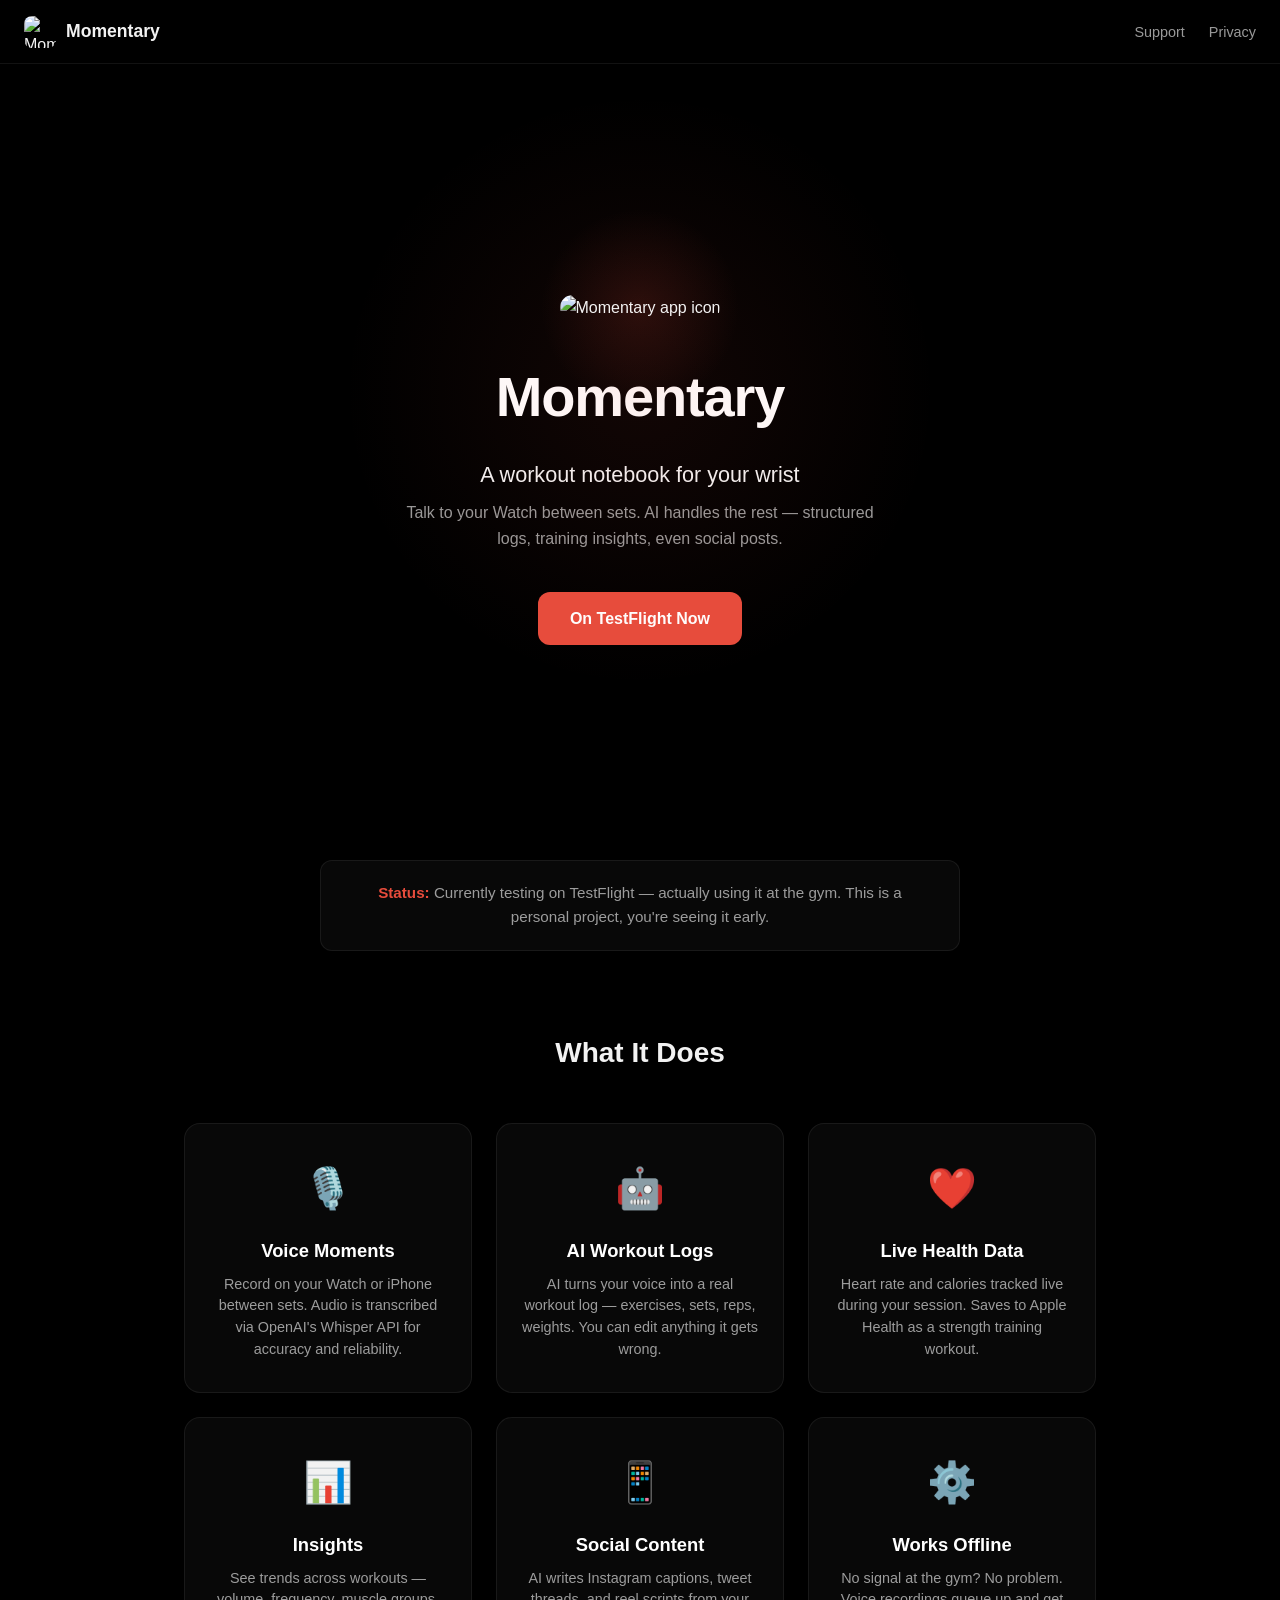
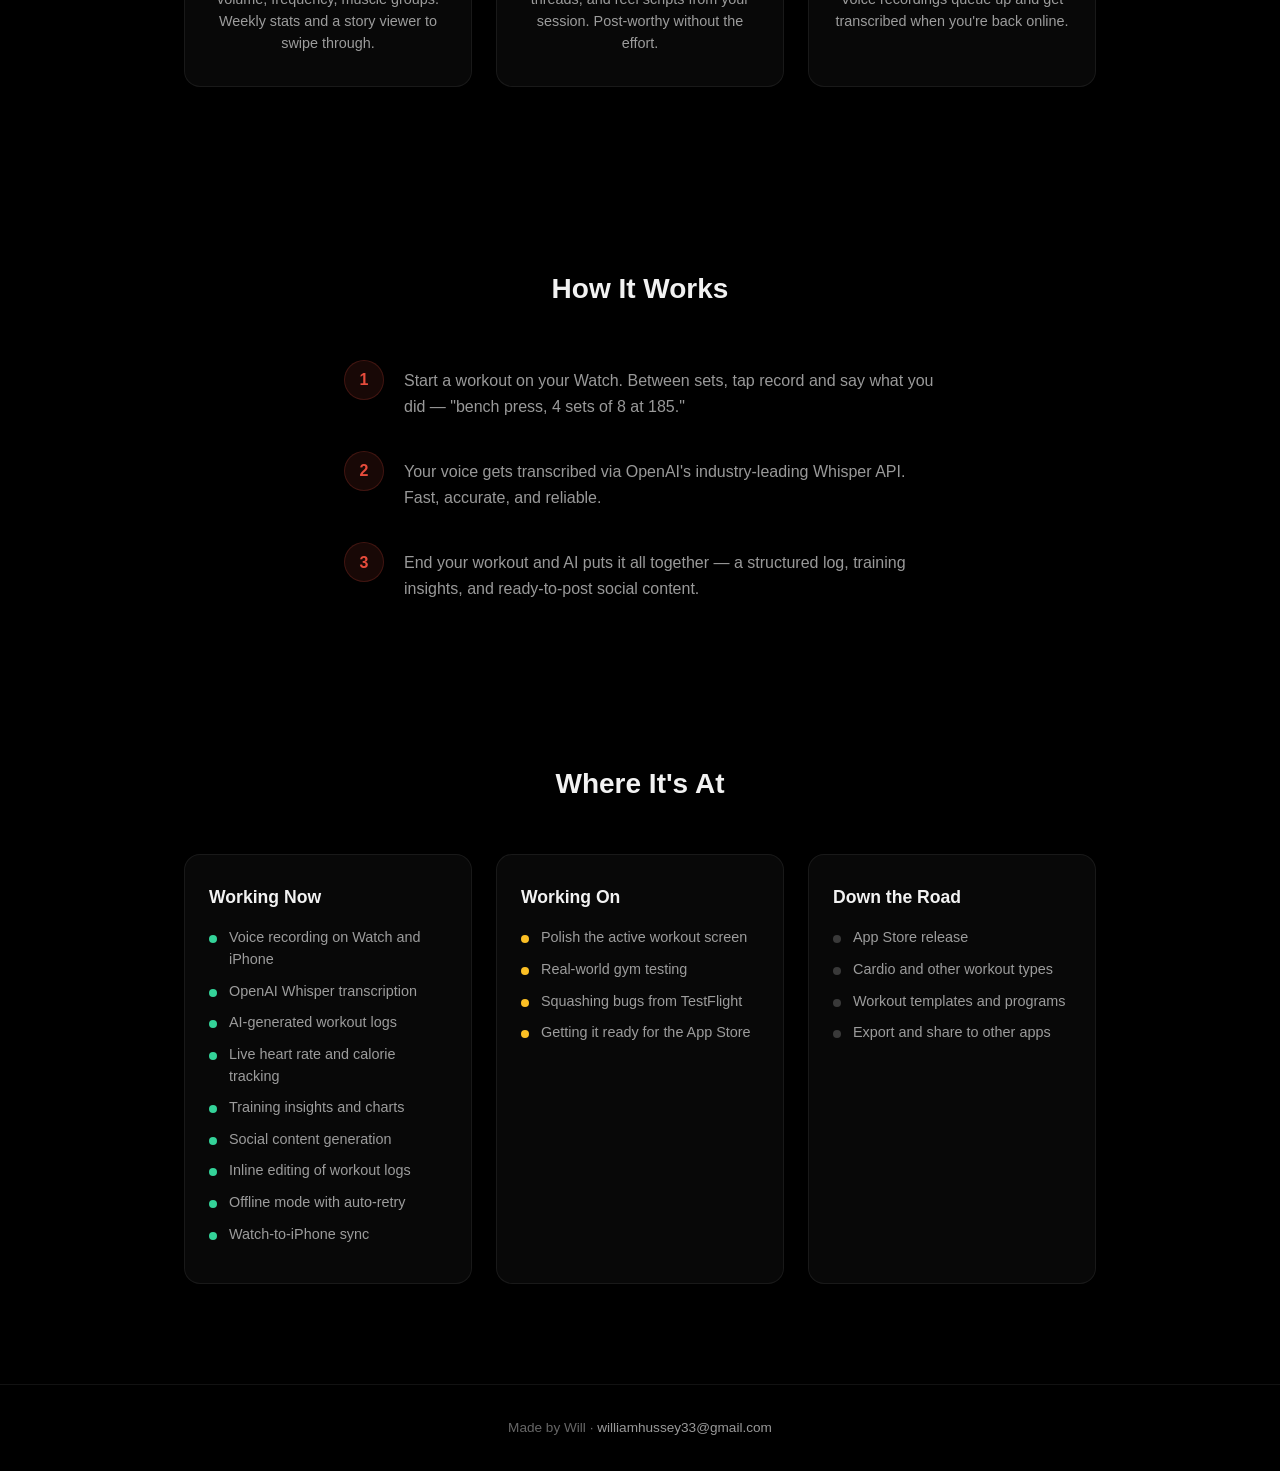
==== index.html @ 14664fcf "Audit: align docs and marketing with actual implementation" ====
<!DOCTYPE html>
<html lang="en">
<head>
  <meta charset="UTF-8">
  <meta name="viewport" content="width=device-width, initial-scale=1.0">
  <title>Momentary - Workout Notebook for Your Wrist</title>
  <meta name="description" content="Record voice moments on your Apple Watch between sets. AI turns them into structured workout logs, insights, and social content.">
  <link rel="icon" href="assets/logo.png" type="image/png">
  <link rel="stylesheet" href="style.css">
</head>
<body>

  <!-- Navbar -->
  <nav class="navbar">
    <a href="index.html" class="nav-brand">
      <img src="assets/logo.png" alt="Momentary logo">
      <span>Momentary</span>
    </a>
    <ul class="nav-links">
      <li><a href="support.html">Support</a></li>
      <li><a href="privacy.html">Privacy</a></li>
    </ul>
  </nav>

  <!-- Hero -->
  <section class="hero">
    <div class="hero-glow"></div>
    <div class="hero-logo-wrapper">
      <div class="hero-logo-glow"></div>
      <img src="assets/logo.png" alt="Momentary app icon" class="hero-logo">
    </div>
    <h1 class="hero-title">Momentary</h1>
    <p class="hero-tagline">A workout notebook for your wrist</p>
    <p class="hero-subtitle">Talk to your Watch between sets. AI handles the rest — structured logs, training insights, even social posts.</p>
    <a href="#gameplan" class="app-store-badge">On TestFlight Now</a>
  </section>

  <!-- Status Banner -->
  <section class="status-banner">
    <strong>Status:</strong> Currently testing on TestFlight — actually using it at the gym. This is a personal project, you're seeing it early.
  </section>

  <!-- Features -->
  <section class="features">
    <h2 class="features-heading">What It Does</h2>
    <div class="features-grid">
      <div class="feature-card">
        <span class="feature-icon">🎙️</span>
        <h3>Voice Moments</h3>
        <p>Record on your Watch or iPhone between sets. Audio is transcribed via OpenAI's Whisper API for accuracy and reliability.</p>
      </div>
      <div class="feature-card">
        <span class="feature-icon">🤖</span>
        <h3>AI Workout Logs</h3>
        <p>AI turns your voice into a real workout log — exercises, sets, reps, weights. You can edit anything it gets wrong.</p>
      </div>
      <div class="feature-card">
        <span class="feature-icon">❤️</span>
        <h3>Live Health Data</h3>
        <p>Heart rate and calories tracked live during your session. Saves to Apple Health as a strength training workout.</p>
      </div>
      <div class="feature-card">
        <span class="feature-icon">📊</span>
        <h3>Insights</h3>
        <p>See trends across workouts — volume, frequency, muscle groups. Weekly stats and a story viewer to swipe through.</p>
      </div>
      <div class="feature-card">
        <span class="feature-icon">📱</span>
        <h3>Social Content</h3>
        <p>AI writes Instagram captions, tweet threads, and reel scripts from your session. Post-worthy without the effort.</p>
      </div>
      <div class="feature-card">
        <span class="feature-icon">⚙️</span>
        <h3>Works Offline</h3>
        <p>No signal at the gym? No problem. Voice recordings queue up and get transcribed when you're back online.</p>
      </div>
    </div>
  </section>

  <!-- How It Works -->
  <section class="how-it-works">
    <h2>How It Works</h2>
    <div class="flow-steps">
      <div class="flow-step">
        <div class="flow-number">1</div>
        <p>Start a workout on your Watch. Between sets, tap record and say what you did — "bench press, 4 sets of 8 at 185."</p>
      </div>
      <div class="flow-step">
        <div class="flow-number">2</div>
        <p>Your voice gets transcribed via OpenAI's industry-leading Whisper API. Fast, accurate, and reliable.</p>
      </div>
      <div class="flow-step">
        <div class="flow-number">3</div>
        <p>End your workout and AI puts it all together — a structured log, training insights, and ready-to-post social content.</p>
      </div>
    </div>
  </section>

  <!-- Gameplan -->
  <section class="gameplan" id="gameplan">
    <h2>Where It's At</h2>
    <div class="gameplan-grid">
      <div class="gameplan-card done">
        <h3>Working Now</h3>
        <ul>
          <li>Voice recording on Watch and iPhone</li>
          <li>OpenAI Whisper transcription</li>
          <li>AI-generated workout logs</li>
          <li>Live heart rate and calorie tracking</li>
          <li>Training insights and charts</li>
          <li>Social content generation</li>
          <li>Inline editing of workout logs</li>
          <li>Offline mode with auto-retry</li>
          <li>Watch-to-iPhone sync</li>
        </ul>
      </div>
      <div class="gameplan-card next">
        <h3>Working On</h3>
        <ul>
          <li>Polish the active workout screen</li>
          <li>Real-world gym testing</li>
          <li>Squashing bugs from TestFlight</li>
          <li>Getting it ready for the App Store</li>
        </ul>
      </div>
      <div class="gameplan-card someday">
        <h3>Down the Road</h3>
        <ul>
          <li>App Store release</li>
          <li>Cardio and other workout types</li>
          <li>Workout templates and programs</li>
          <li>Export and share to other apps</li>
        </ul>
      </div>
    </div>
  </section>

  <!-- Footer -->
  <footer class="footer">
    <p>Made by Will · <a href="mailto:williamhussey33@gmail.com">williamhussey33@gmail.com</a></p>
  </footer>

</body>
</html>
---- style.css ----
/* ===== CSS Variables ===== */
:root {
  --bg-primary: #000000;
  --bg-secondary: #0a0a0f;
  --accent-bright: #e74c3c;
  --accent-primary: #c0392b;
  --accent-vivid: #ff6b5a;
  --accent-deep: #a93226;
  --text-high: rgba(255, 255, 255, 0.95);
  --text-mid: rgba(255, 255, 255, 0.6);
  --text-low: rgba(255, 255, 255, 0.4);
  --card-bg: rgba(255, 255, 255, 0.03);
  --card-border: rgba(255, 255, 255, 0.07);
  --nav-height: 64px;
}

/* ===== Reset ===== */
*, *::before, *::after {
  margin: 0;
  padding: 0;
  box-sizing: border-box;
}

html {
  scroll-behavior: smooth;
}

body {
  font-family: 'Inter', -apple-system, BlinkMacSystemFont, 'SF Pro Display', 'Segoe UI', Roboto, Helvetica, Arial, sans-serif;
  background: var(--bg-primary);
  color: var(--text-high);
  line-height: 1.6;
  min-height: 100vh;
  -webkit-font-smoothing: antialiased;
  -moz-osx-font-smoothing: grayscale;
}

a {
  color: var(--accent-bright);
  text-decoration: none;
  transition: color 0.2s;
}

a:hover {
  color: var(--accent-vivid);
}

/* ===== Frosted Glass Navbar ===== */
.navbar {
  position: fixed;
  top: 0;
  left: 0;
  right: 0;
  height: var(--nav-height);
  display: flex;
  align-items: center;
  justify-content: space-between;
  padding: 0 24px;
  background: rgba(0, 0, 0, 0.8);
  backdrop-filter: blur(20px);
  -webkit-backdrop-filter: blur(20px);
  border-bottom: 1px solid var(--card-border);
  z-index: 100;
}

.nav-brand {
  display: flex;
  align-items: center;
  gap: 10px;
  text-decoration: none;
  color: var(--text-high);
}

.nav-brand img {
  width: 32px;
  height: 32px;
  border-radius: 8px;
}

.nav-brand span {
  font-size: 1.1rem;
  font-weight: 600;
}

.nav-links {
  display: flex;
  gap: 24px;
  list-style: none;
}

.nav-links a {
  color: var(--text-mid);
  font-size: 0.9rem;
  font-weight: 500;
  transition: color 0.2s;
}

.nav-links a:hover,
.nav-links a.active {
  color: var(--accent-bright);
}

/* ===== Hero Section ===== */
.hero {
  position: relative;
  display: flex;
  flex-direction: column;
  align-items: center;
  justify-content: center;
  min-height: 100vh;
  padding: 120px 24px 80px;
  text-align: center;
  overflow: hidden;
}

.hero-glow {
  position: absolute;
  top: 50%;
  left: 50%;
  transform: translate(-50%, -60%);
  width: 600px;
  height: 600px;
  border-radius: 50%;
  background: radial-gradient(circle, rgba(231, 76, 60, 0.08) 0%, transparent 70%);
  animation: heroGlow 4s ease-in-out infinite alternate;
  pointer-events: none;
}

.hero-logo-wrapper {
  position: relative;
  margin-bottom: 32px;
  animation: float 4s ease-in-out infinite;
}

.hero-logo-glow {
  position: absolute;
  top: 50%;
  left: 50%;
  transform: translate(-50%, -50%);
  width: 200px;
  height: 200px;
  border-radius: 50%;
  background: radial-gradient(circle, rgba(231, 76, 60, 0.15) 0%, transparent 70%);
  animation: logoGlow 3s ease-in-out infinite alternate;
  pointer-events: none;
}

.hero-logo {
  position: relative;
  width: 140px;
  height: 140px;
  border-radius: 32px;
  z-index: 1;
}

.hero-title {
  font-size: 3.5rem;
  font-weight: 700;
  letter-spacing: -0.02em;
  color: #ffffff;
  margin-bottom: 16px;
}

.hero-tagline {
  font-size: 1.35rem;
  color: var(--text-high);
  font-weight: 500;
  margin-bottom: 8px;
}

.hero-subtitle {
  font-size: 1rem;
  color: var(--text-mid);
  max-width: 480px;
  margin-bottom: 40px;
}

.app-store-badge {
  display: inline-block;
  padding: 14px 32px;
  background: var(--accent-bright);
  color: white;
  font-weight: 600;
  font-size: 1rem;
  border-radius: 12px;
  transition: transform 0.2s, box-shadow 0.2s;
}

.app-store-badge:hover {
  transform: translateY(-2px);
  box-shadow: 0 8px 24px rgba(231, 76, 60, 0.3);
  color: white;
}

/* ===== Feature Cards ===== */
.features {
  padding: 80px 24px 100px;
  max-width: 960px;
  margin: 0 auto;
}

.features-heading {
  text-align: center;
  font-size: 1.75rem;
  font-weight: 600;
  margin-bottom: 48px;
  color: var(--text-high);
}

.features-grid {
  display: grid;
  grid-template-columns: repeat(3, 1fr);
  gap: 24px;
}

.feature-card {
  background: var(--card-bg);
  border: 1px solid var(--card-border);
  border-radius: 16px;
  padding: 32px 24px;
  text-align: center;
  transition: transform 0.3s ease, box-shadow 0.3s ease, border-color 0.3s ease;
}

.feature-card:hover {
  transform: translateY(-4px);
  border-color: rgba(231, 76, 60, 0.2);
  box-shadow: 0 12px 40px rgba(231, 76, 60, 0.06);
}

.feature-icon {
  font-size: 2.5rem;
  margin-bottom: 16px;
  display: block;
}

.feature-card h3 {
  font-size: 1.15rem;
  font-weight: 600;
  margin-bottom: 8px;
  color: #ffffff;
}

.feature-card p {
  font-size: 0.9rem;
  color: var(--text-mid);
  line-height: 1.5;
}

/* ===== Status Banner ===== */
.status-banner {
  max-width: 640px;
  margin: -40px auto 0;
  padding: 20px 28px;
  background: var(--card-bg);
  border: 1px solid var(--card-border);
  border-radius: 12px;
  text-align: center;
  color: var(--text-mid);
  font-size: 0.95rem;
  line-height: 1.6;
}

.status-banner strong {
  color: var(--accent-bright);
}

/* ===== How It Works ===== */
.how-it-works {
  padding: 80px 24px;
  max-width: 640px;
  margin: 0 auto;
}

.how-it-works h2 {
  text-align: center;
  font-size: 1.75rem;
  font-weight: 600;
  margin-bottom: 48px;
  color: var(--text-high);
}

.flow-steps {
  display: flex;
  flex-direction: column;
  gap: 32px;
}

.flow-step {
  display: flex;
  align-items: flex-start;
  gap: 20px;
}

.flow-number {
  flex-shrink: 0;
  width: 40px;
  height: 40px;
  border-radius: 50%;
  background: rgba(231, 76, 60, 0.1);
  border: 1px solid rgba(231, 76, 60, 0.2);
  display: flex;
  align-items: center;
  justify-content: center;
  font-weight: 700;
  font-size: 1rem;
  color: var(--accent-bright);
}

.flow-step p {
  color: var(--text-mid);
  font-size: 1rem;
  line-height: 1.6;
  padding-top: 8px;
}

/* ===== Gameplan ===== */
.gameplan {
  padding: 80px 24px 100px;
  max-width: 960px;
  margin: 0 auto;
}

.gameplan h2 {
  text-align: center;
  font-size: 1.75rem;
  font-weight: 600;
  margin-bottom: 48px;
  color: var(--text-high);
}

.gameplan-grid {
  display: grid;
  grid-template-columns: repeat(3, 1fr);
  gap: 24px;
}

.gameplan-card {
  background: var(--card-bg);
  border: 1px solid var(--card-border);
  border-radius: 16px;
  padding: 28px 24px;
}

.gameplan-card h3 {
  font-size: 1.1rem;
  font-weight: 600;
  color: var(--text-high);
  margin-bottom: 16px;
}

.gameplan-card ul {
  list-style: none;
  padding: 0;
}

.gameplan-card ul li {
  color: var(--text-mid);
  padding-left: 20px;
  position: relative;
  margin-bottom: 10px;
  font-size: 0.9rem;
  line-height: 1.5;
}

.gameplan-card ul li::before {
  content: '';
  position: absolute;
  left: 0;
  top: 8px;
  width: 8px;
  height: 8px;
  border-radius: 50%;
}

.gameplan-card.done ul li::before {
  background: #34d399;
}

.gameplan-card.next ul li::before {
  background: #fbbf24;
}

.gameplan-card.someday ul li::before {
  background: rgba(255, 255, 255, 0.2);
}

/* ===== Content Pages ===== */
.content-page {
  max-width: 720px;
  margin: 0 auto;
  padding: calc(var(--nav-height) + 48px) 24px 80px;
}

.content-page h1 {
  font-size: 2.2rem;
  font-weight: 700;
  margin-bottom: 8px;
  color: #ffffff;
}

.content-page .effective-date {
  color: var(--text-low);
  font-size: 0.9rem;
  margin-bottom: 32px;
}

.content-page .intro {
  color: var(--text-mid);
  font-size: 1.05rem;
  margin-bottom: 32px;
  line-height: 1.7;
}

.content-section {
  margin-bottom: 36px;
}

.content-section h2 {
  font-size: 1.35rem;
  font-weight: 600;
  color: var(--accent-bright);
  margin-bottom: 12px;
  padding-bottom: 8px;
  border-bottom: 1px solid var(--card-border);
}

.content-section h3 {
  font-size: 1.05rem;
  font-weight: 600;
  color: var(--text-high);
  margin-bottom: 8px;
  margin-top: 20px;
}

.content-section p {
  color: var(--text-mid);
  margin-bottom: 12px;
  line-height: 1.7;
}

.content-section ul {
  list-style: none;
  padding-left: 0;
  margin-bottom: 12px;
}

.content-section ul li {
  color: var(--text-mid);
  padding-left: 20px;
  position: relative;
  margin-bottom: 8px;
  line-height: 1.6;
}

.content-section ul li::before {
  content: '';
  position: absolute;
  left: 0;
  top: 10px;
  width: 6px;
  height: 6px;
  border-radius: 50%;
  background: var(--accent-bright);
}

.summary-box {
  background: var(--card-bg);
  border: 1px solid var(--card-border);
  border-radius: 12px;
  padding: 20px 24px;
  margin-bottom: 32px;
}

.faq-item {
  background: var(--card-bg);
  border: 1px solid var(--card-border);
  border-radius: 12px;
  padding: 20px 24px;
  margin-bottom: 16px;
}

.faq-item h3 {
  color: #ffffff;
  margin-top: 0;
  margin-bottom: 10px;
  font-size: 1rem;
}

.faq-item p,
.faq-item ul {
  margin-bottom: 0;
}

/* ===== Footer ===== */
.footer {
  text-align: center;
  padding: 32px 24px;
  border-top: 1px solid var(--card-border);
  color: var(--text-low);
  font-size: 0.85rem;
}

.footer a {
  color: var(--text-mid);
}

.footer a:hover {
  color: var(--accent-bright);
}

/* ===== Animations ===== */
@keyframes heroGlow {
  0% { opacity: 0.5; transform: translate(-50%, -60%) scale(1); }
  100% { opacity: 1; transform: translate(-50%, -60%) scale(1.1); }
}

@keyframes logoGlow {
  0% { opacity: 0.4; transform: translate(-50%, -50%) scale(0.9); }
  100% { opacity: 1; transform: translate(-50%, -50%) scale(1.1); }
}

@keyframes float {
  0%, 100% { transform: translateY(0); }
  50% { transform: translateY(-10px); }
}

@media (prefers-reduced-motion: reduce) {
  .hero-glow, .hero-logo-glow, .hero-logo-wrapper { animation: none; }
  .feature-card, .app-store-badge { transition: none; }
}

@media (max-width: 768px) {
  .hero-title { font-size: 2.5rem; }
  .hero-tagline { font-size: 1.15rem; }
  .hero-logo { width: 110px; height: 110px; border-radius: 24px; }
  .features-grid, .gameplan-grid { grid-template-columns: 1fr; gap: 16px; }
  .feature-card { padding: 24px 20px; }
  .nav-links { gap: 16px; }
  .navbar { padding: 0 16px; }
}

@media (max-width: 480px) {
  .hero-title { font-size: 2rem; }
  .hero-tagline { font-size: 1rem; }
  .hero-subtitle { font-size: 0.9rem; }
  .hero-logo { width: 90px; height: 90px; border-radius: 20px; }
  .nav-brand span { display: none; }
  .content-page h1 { font-size: 1.75rem; }
}
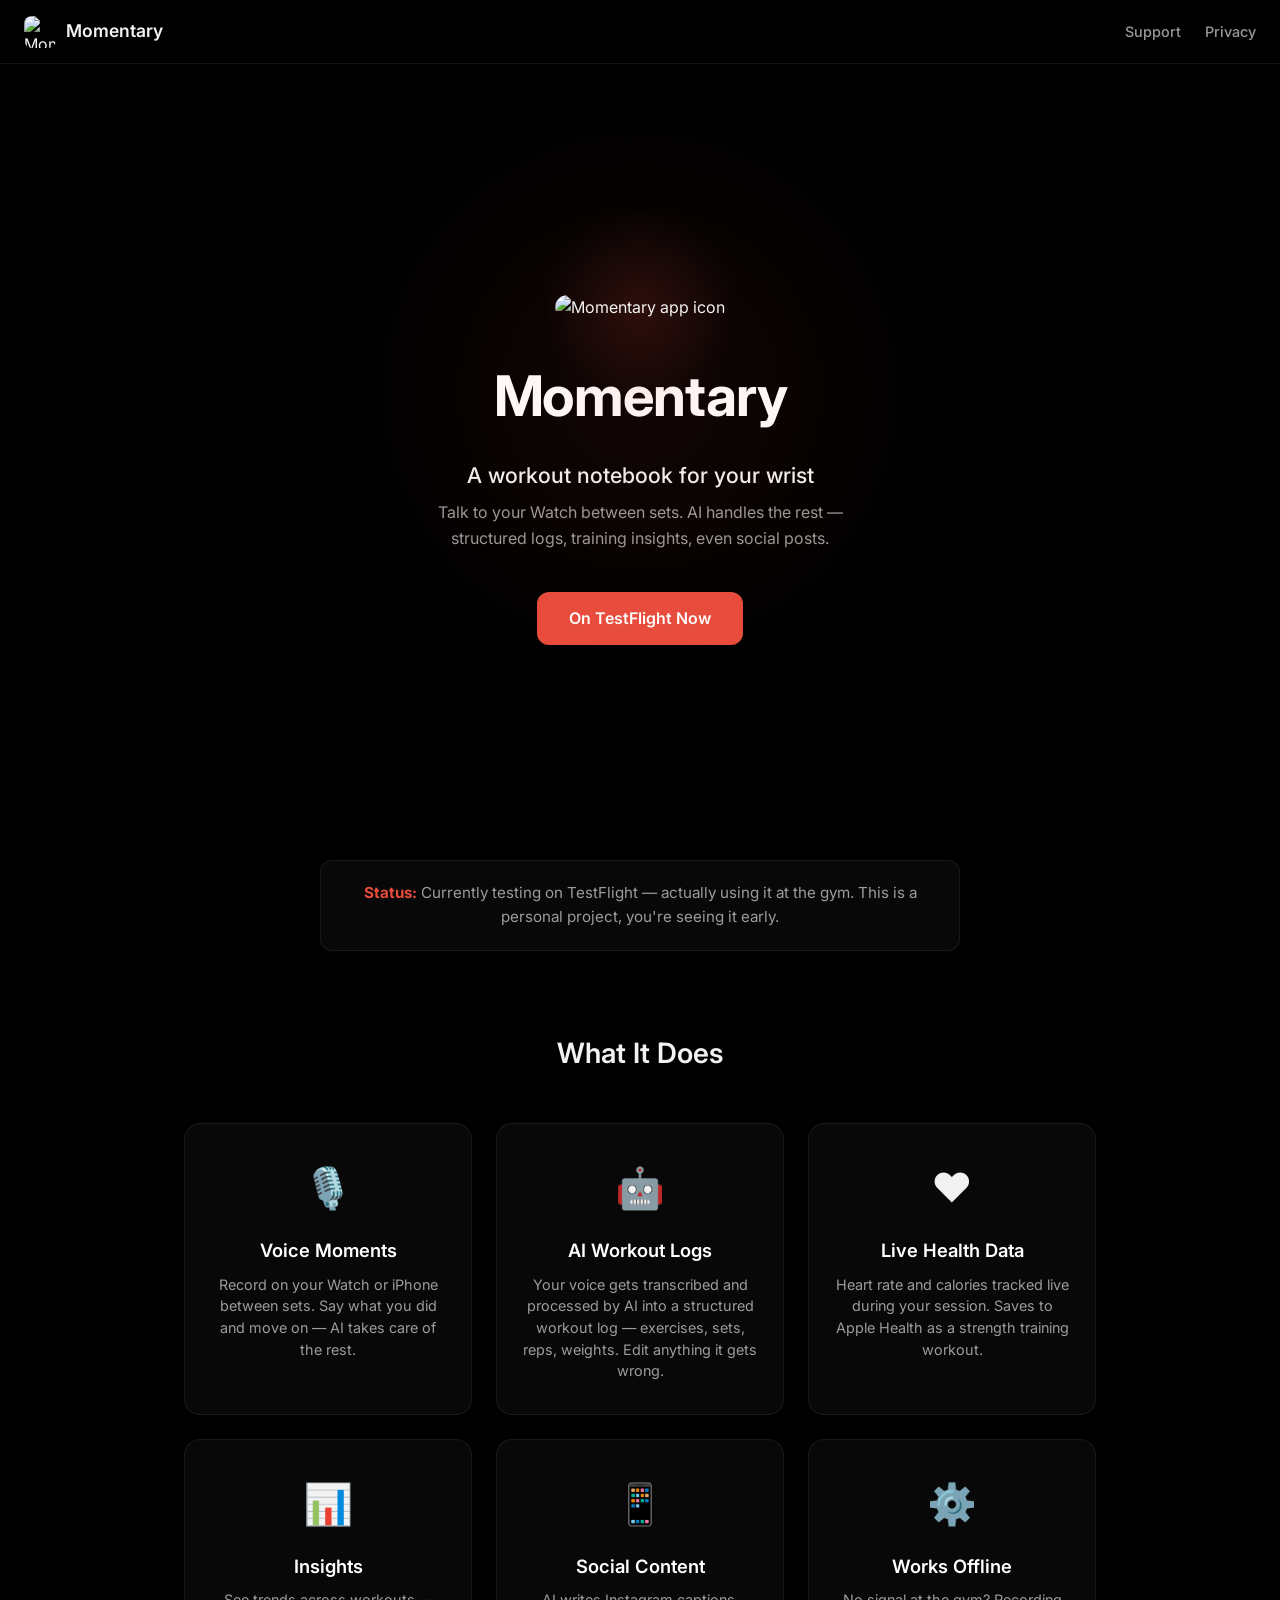
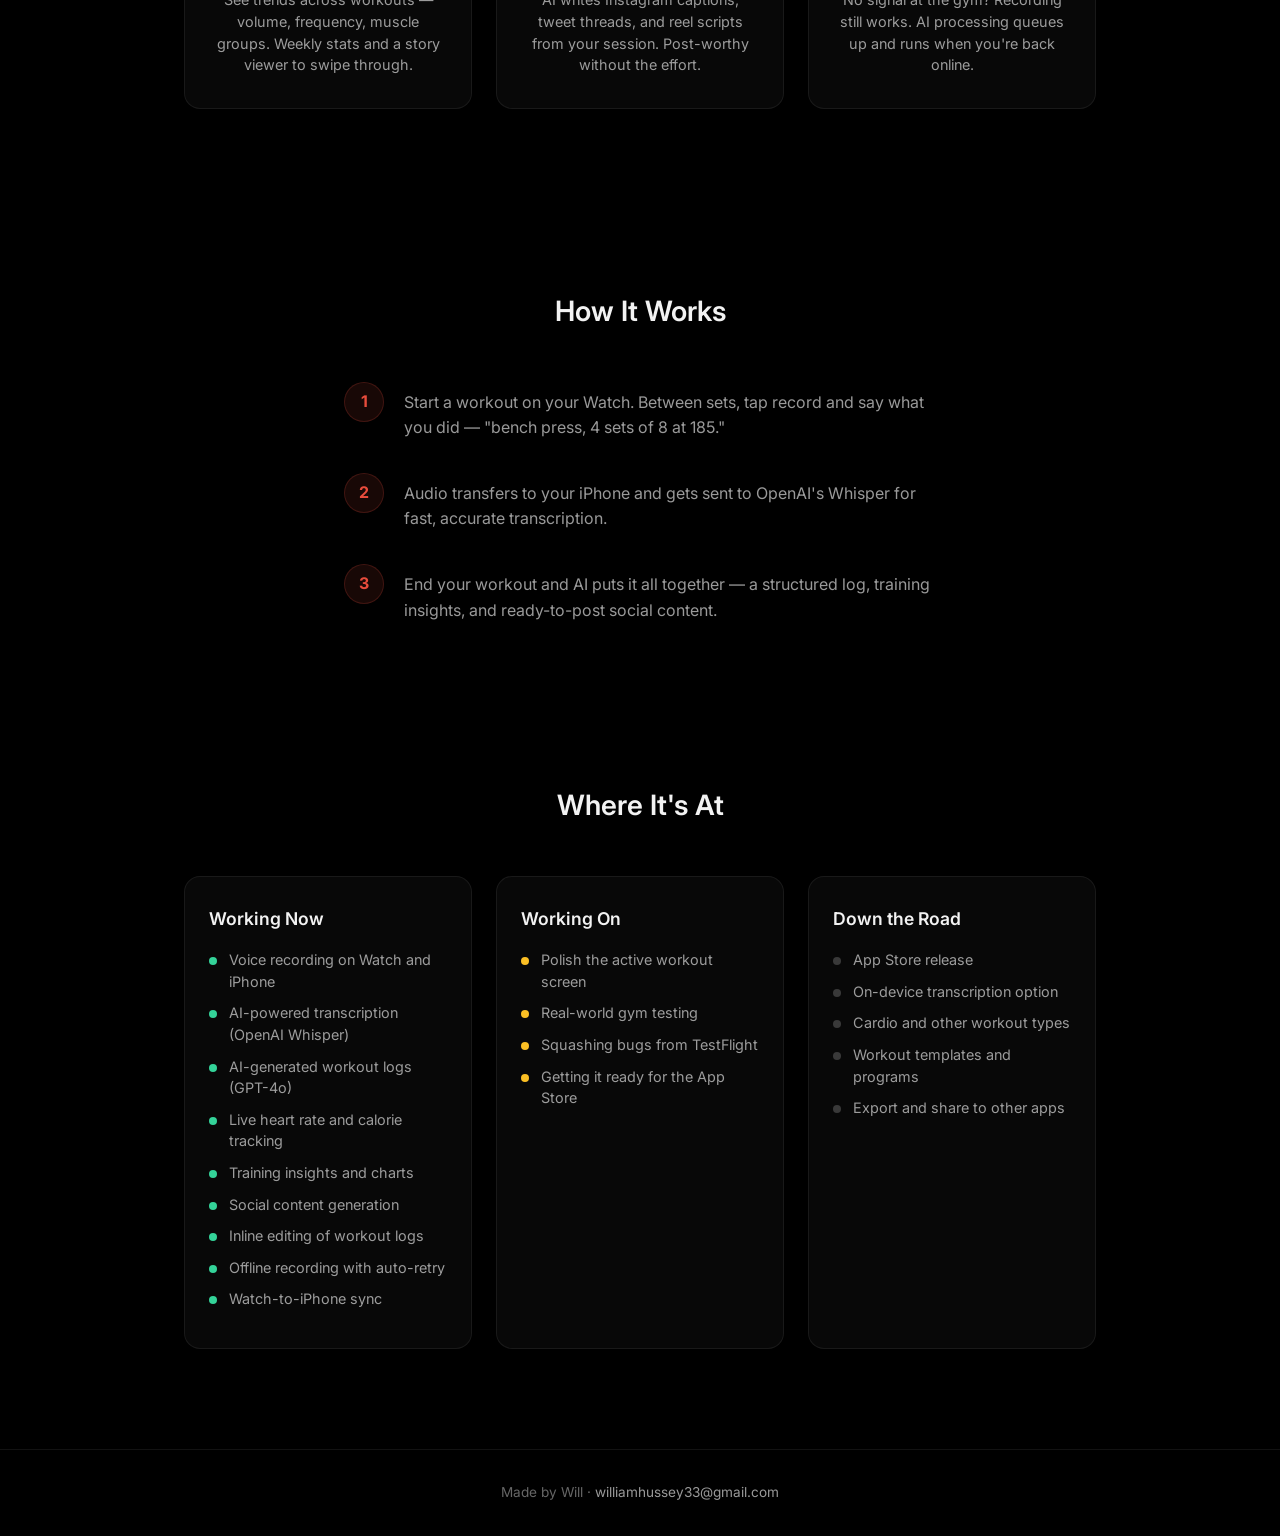
==== commit b1886b1c: "Retheme red/white/black + fix inaccurate privacy claims - Swapped all CSS to black bg, red (#e74c3c)" ====
--- a/index.html
+++ b/index.html
@@ -6,6 +6,9 @@
   <title>Momentary - Workout Notebook for Your Wrist</title>
   <meta name="description" content="Record voice moments on your Apple Watch between sets. AI turns them into structured workout logs, insights, and social content.">
   <link rel="icon" href="assets/logo.png" type="image/png">
+  <link rel="preconnect" href="https://fonts.googleapis.com">
+  <link rel="preconnect" href="https://fonts.gstatic.com" crossorigin>
+  <link href="https://fonts.googleapis.com/css2?family=Inter:wght@400;500;600;700&display=swap" rel="stylesheet">
   <link rel="stylesheet" href="style.css">
 </head>
 <body>
@@ -47,12 +50,12 @@
       <div class="feature-card">
         <span class="feature-icon">🎙️</span>
         <h3>Voice Moments</h3>
-        <p>Record on your Watch or iPhone between sets. Audio is transcribed via OpenAI's Whisper API for accuracy and reliability.</p>
+        <p>Record on your Watch or iPhone between sets. Say what you did and move on — AI takes care of the rest.</p>
       </div>
       <div class="feature-card">
         <span class="feature-icon">🤖</span>
         <h3>AI Workout Logs</h3>
-        <p>AI turns your voice into a real workout log — exercises, sets, reps, weights. You can edit anything it gets wrong.</p>
+        <p>Your voice gets transcribed and processed by AI into a structured workout log — exercises, sets, reps, weights. Edit anything it gets wrong.</p>
       </div>
       <div class="feature-card">
         <span class="feature-icon">❤️</span>
@@ -72,7 +75,7 @@
       <div class="feature-card">
         <span class="feature-icon">⚙️</span>
         <h3>Works Offline</h3>
-        <p>No signal at the gym? No problem. Voice recordings queue up and get transcribed when you're back online.</p>
+        <p>No signal at the gym? Recording still works. AI processing queues up and runs when you're back online.</p>
       </div>
     </div>
   </section>
@@ -87,7 +90,7 @@
       </div>
       <div class="flow-step">
         <div class="flow-number">2</div>
-        <p>Your voice gets transcribed via OpenAI's industry-leading Whisper API. Fast, accurate, and reliable.</p>
+        <p>Audio transfers to your iPhone and gets sent to OpenAI's Whisper for fast, accurate transcription.</p>
       </div>
       <div class="flow-step">
         <div class="flow-number">3</div>
@@ -104,13 +107,13 @@
         <h3>Working Now</h3>
         <ul>
           <li>Voice recording on Watch and iPhone</li>
-          <li>OpenAI Whisper transcription</li>
-          <li>AI-generated workout logs</li>
+          <li>AI-powered transcription (OpenAI Whisper)</li>
+          <li>AI-generated workout logs (GPT-4o)</li>
           <li>Live heart rate and calorie tracking</li>
           <li>Training insights and charts</li>
           <li>Social content generation</li>
           <li>Inline editing of workout logs</li>
-          <li>Offline mode with auto-retry</li>
+          <li>Offline recording with auto-retry</li>
           <li>Watch-to-iPhone sync</li>
         </ul>
       </div>
@@ -127,6 +130,7 @@
         <h3>Down the Road</h3>
         <ul>
           <li>App Store release</li>
+          <li>On-device transcription option</li>
           <li>Cardio and other workout types</li>
           <li>Workout templates and programs</li>
           <li>Export and share to other apps</li>
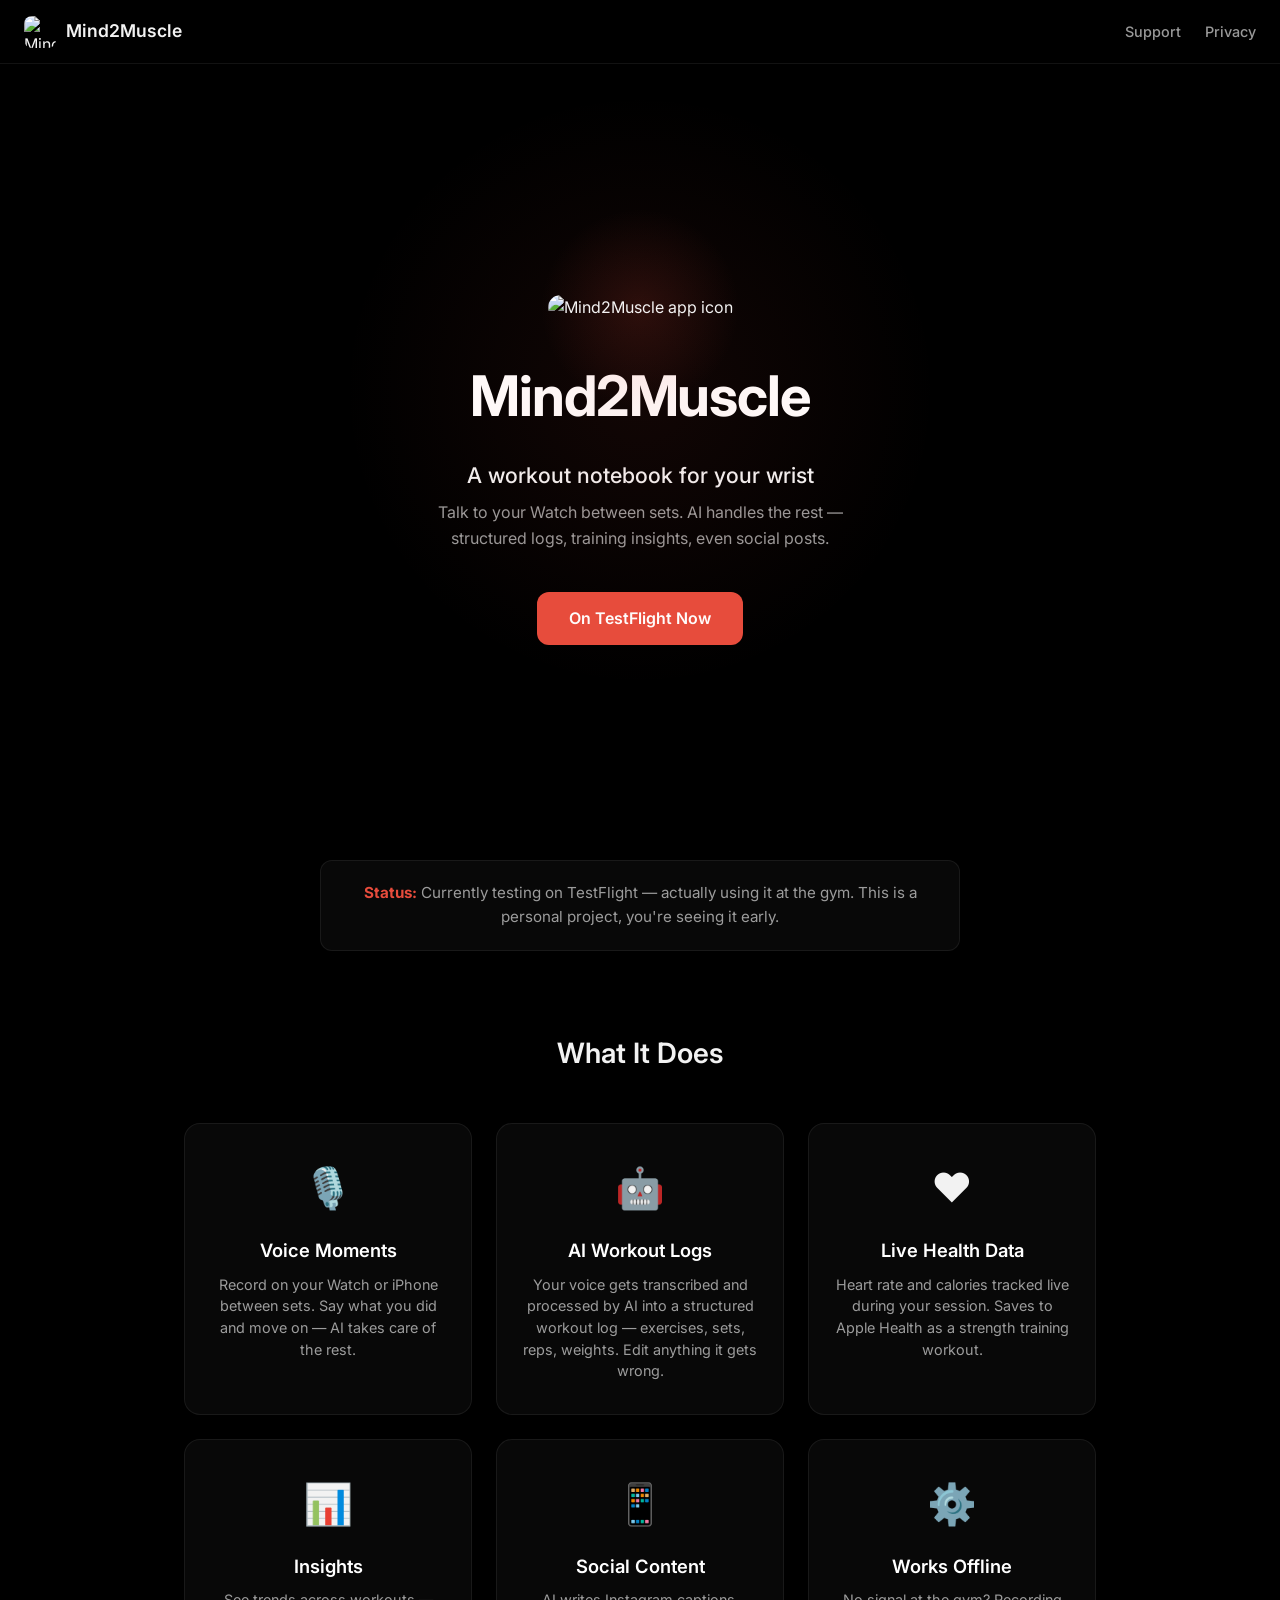
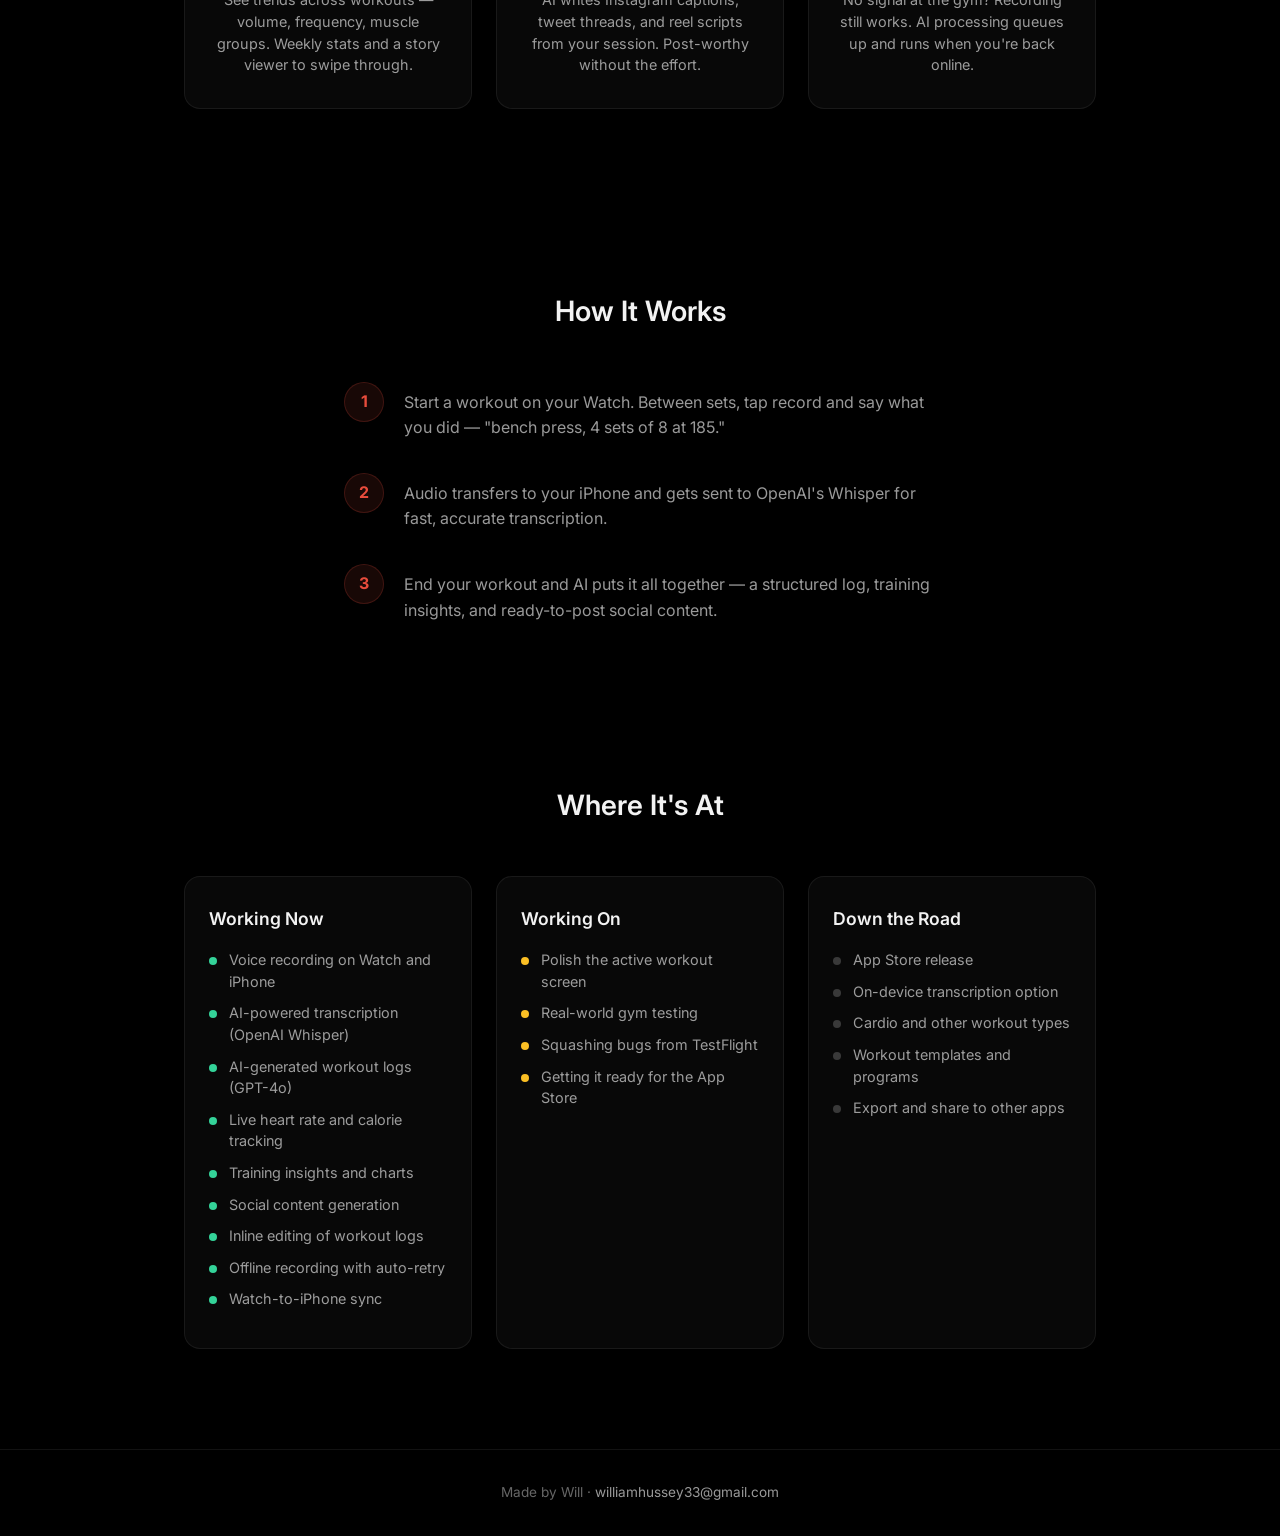
==== commit 0338b7aa: "fix: watch moments dropped when stop arrives before file transfers The stop command (sendMessage) co" ====
--- a/index.html
+++ b/index.html
@@ -3,7 +3,7 @@
 <head>
   <meta charset="UTF-8">
   <meta name="viewport" content="width=device-width, initial-scale=1.0">
-  <title>Momentary - Workout Notebook for Your Wrist</title>
+  <title>Mind2Muscle - Workout Notebook for Your Wrist</title>
   <meta name="description" content="Record voice moments on your Apple Watch between sets. AI turns them into structured workout logs, insights, and social content.">
   <link rel="icon" href="assets/logo.png" type="image/png">
   <link rel="preconnect" href="https://fonts.googleapis.com">
@@ -16,8 +16,8 @@
   <!-- Navbar -->
   <nav class="navbar">
     <a href="index.html" class="nav-brand">
-      <img src="assets/logo.png" alt="Momentary logo">
-      <span>Momentary</span>
+      <img src="assets/logo.png" alt="Mind2Muscle logo">
+      <span>Mind2Muscle</span>
     </a>
     <ul class="nav-links">
       <li><a href="support.html">Support</a></li>
@@ -30,9 +30,9 @@
     <div class="hero-glow"></div>
     <div class="hero-logo-wrapper">
       <div class="hero-logo-glow"></div>
-      <img src="assets/logo.png" alt="Momentary app icon" class="hero-logo">
+      <img src="assets/logo.png" alt="Mind2Muscle app icon" class="hero-logo">
     </div>
-    <h1 class="hero-title">Momentary</h1>
+    <h1 class="hero-title">Mind2Muscle</h1>
     <p class="hero-tagline">A workout notebook for your wrist</p>
     <p class="hero-subtitle">Talk to your Watch between sets. AI handles the rest — structured logs, training insights, even social posts.</p>
     <a href="#gameplan" class="app-store-badge">On TestFlight Now</a>
